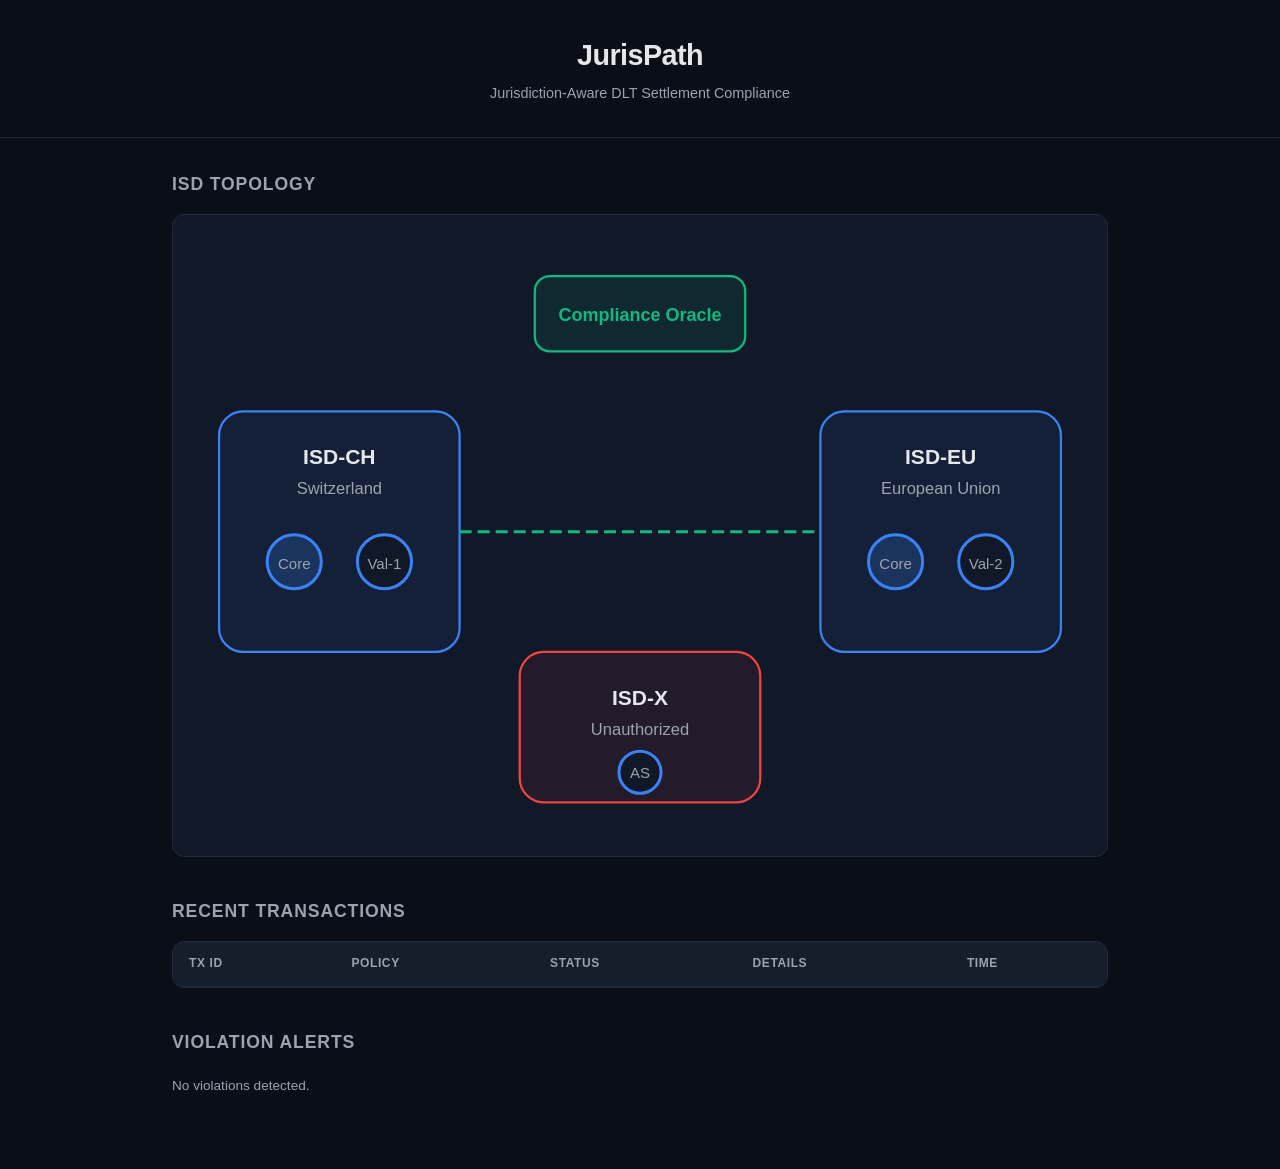
==== dashboard/index.html @ d2c71d12 "Initial scaffold: JurisPath compliance oracle for SCION DLT settlement" ====
<!DOCTYPE html>
<html lang="en">
<head>
    <meta charset="UTF-8">
    <meta name="viewport" content="width=device-width, initial-scale=1.0">
    <title>JurisPath — Compliance Dashboard</title>
    <link rel="stylesheet" href="style.css">
</head>
<body>
    <header>
        <h1>JurisPath</h1>
        <p class="subtitle">Jurisdiction-Aware DLT Settlement Compliance</p>
    </header>

    <main>
        <section id="topology">
            <h2>ISD Topology</h2>
            <div class="topology-map">
                <svg viewBox="0 0 600 400" id="topo-svg">
                    <!-- ISD-CH -->
                    <g class="isd" id="isd-ch">
                        <rect x="20" y="120" width="160" height="160" rx="16"/>
                        <text x="100" y="155" text-anchor="middle" class="isd-label">ISD-CH</text>
                        <text x="100" y="175" text-anchor="middle" class="isd-sub">Switzerland</text>
                        <circle cx="70" cy="220" r="18" class="as-node core"/>
                        <text x="70" y="225" text-anchor="middle" class="as-label">Core</text>
                        <circle cx="130" cy="220" r="18" class="as-node"/>
                        <text x="130" y="225" text-anchor="middle" class="as-label">Val-1</text>
                    </g>

                    <!-- ISD-EU -->
                    <g class="isd" id="isd-eu">
                        <rect x="420" y="120" width="160" height="160" rx="16"/>
                        <text x="500" y="155" text-anchor="middle" class="isd-label">ISD-EU</text>
                        <text x="500" y="175" text-anchor="middle" class="isd-sub">European Union</text>
                        <circle cx="470" cy="220" r="18" class="as-node core"/>
                        <text x="470" y="225" text-anchor="middle" class="as-label">Core</text>
                        <circle cx="530" cy="220" r="18" class="as-node"/>
                        <text x="530" y="225" text-anchor="middle" class="as-label">Val-2</text>
                    </g>

                    <!-- ISD-X -->
                    <g class="isd unauthorized" id="isd-x">
                        <rect x="220" y="280" width="160" height="100" rx="16"/>
                        <text x="300" y="315" text-anchor="middle" class="isd-label">ISD-X</text>
                        <text x="300" y="335" text-anchor="middle" class="isd-sub">Unauthorized</text>
                        <circle cx="300" cy="360" r="14" class="as-node"/>
                        <text x="300" y="364" text-anchor="middle" class="as-label">AS</text>
                    </g>

                    <!-- Compliance Oracle -->
                    <g id="oracle">
                        <rect x="230" y="30" width="140" height="50" rx="10" class="oracle-box"/>
                        <text x="300" y="60" text-anchor="middle" class="oracle-label">Compliance Oracle</text>
                    </g>

                    <!-- Paths -->
                    <line x1="180" y1="200" x2="420" y2="200" class="path compliant" id="path-direct"/>
                    <path d="M 180 240 Q 300 320 420 240" class="path violation" id="path-via-x" style="display:none"/>
                </svg>
            </div>
        </section>

        <section id="transactions">
            <h2>Recent Transactions</h2>
            <div class="table-wrap">
                <table>
                    <thead>
                        <tr>
                            <th>TX ID</th>
                            <th>Policy</th>
                            <th>Status</th>
                            <th>Details</th>
                            <th>Time</th>
                        </tr>
                    </thead>
                    <tbody id="tx-body"></tbody>
                </table>
            </div>
        </section>

        <section id="alerts">
            <h2>Violation Alerts</h2>
            <div id="alert-list"></div>
        </section>
    </main>

    <script src="app.js"></script>
</body>
</html>
---- dashboard/style.css ----
:root {
    --bg: #0a0e17;
    --surface: #111827;
    --border: #1f2937;
    --text: #e5e7eb;
    --text-dim: #9ca3af;
    --green: #10b981;
    --red: #ef4444;
    --blue: #3b82f6;
    --orange: #f59e0b;
}

* { margin: 0; padding: 0; box-sizing: border-box; }

body {
    font-family: 'Inter', -apple-system, BlinkMacSystemFont, sans-serif;
    background: var(--bg);
    color: var(--text);
    line-height: 1.6;
}

header {
    padding: 2rem;
    border-bottom: 1px solid var(--border);
    text-align: center;
}

header h1 {
    font-size: 1.8rem;
    font-weight: 700;
    letter-spacing: -0.02em;
}

.subtitle {
    color: var(--text-dim);
    font-size: 0.9rem;
    margin-top: 0.25rem;
}

main {
    max-width: 1000px;
    margin: 0 auto;
    padding: 2rem;
}

section {
    margin-bottom: 2.5rem;
}

h2 {
    font-size: 1.1rem;
    font-weight: 600;
    margin-bottom: 1rem;
    color: var(--text-dim);
    text-transform: uppercase;
    letter-spacing: 0.05em;
}

/* Topology SVG */
.topology-map {
    background: var(--surface);
    border: 1px solid var(--border);
    border-radius: 12px;
    padding: 1rem;
}

.isd rect {
    fill: rgba(59, 130, 246, 0.08);
    stroke: var(--blue);
    stroke-width: 1.5;
}

.isd.unauthorized rect {
    fill: rgba(239, 68, 68, 0.08);
    stroke: var(--red);
}

.isd-label {
    font-size: 14px;
    font-weight: 700;
    fill: var(--text);
}

.isd-sub {
    font-size: 11px;
    fill: var(--text-dim);
}

.as-node {
    fill: var(--surface);
    stroke: var(--blue);
    stroke-width: 2;
}

.as-node.core {
    fill: rgba(59, 130, 246, 0.2);
}

.as-label {
    font-size: 10px;
    fill: var(--text-dim);
}

.oracle-box {
    fill: rgba(16, 185, 129, 0.1);
    stroke: var(--green);
    stroke-width: 1.5;
}

.oracle-label {
    font-size: 12px;
    font-weight: 600;
    fill: var(--green);
}

.path {
    stroke-width: 2;
    fill: none;
}

.path.compliant {
    stroke: var(--green);
    stroke-dasharray: 8 4;
}

.path.violation {
    stroke: var(--red);
    stroke-dasharray: 4 4;
}

/* Table */
.table-wrap {
    background: var(--surface);
    border: 1px solid var(--border);
    border-radius: 12px;
    overflow: hidden;
}

table {
    width: 100%;
    border-collapse: collapse;
}

th, td {
    padding: 0.75rem 1rem;
    text-align: left;
    border-bottom: 1px solid var(--border);
}

th {
    font-size: 0.75rem;
    font-weight: 600;
    color: var(--text-dim);
    text-transform: uppercase;
    letter-spacing: 0.05em;
    background: rgba(255, 255, 255, 0.02);
}

td {
    font-size: 0.85rem;
}

.status-badge {
    display: inline-block;
    padding: 0.15rem 0.5rem;
    border-radius: 4px;
    font-size: 0.75rem;
    font-weight: 600;
}

.status-badge.compliant {
    background: rgba(16, 185, 129, 0.15);
    color: var(--green);
}

.status-badge.violation {
    background: rgba(239, 68, 68, 0.15);
    color: var(--red);
}

/* Alerts */
.alert-card {
    background: var(--surface);
    border: 1px solid var(--red);
    border-radius: 8px;
    padding: 1rem;
    margin-bottom: 0.75rem;
}

.alert-card .severity {
    font-size: 0.7rem;
    font-weight: 700;
    text-transform: uppercase;
    color: var(--red);
}

.alert-card .message {
    margin-top: 0.25rem;
    font-size: 0.85rem;
}

#alert-list:empty::after {
    content: "No violations detected.";
    color: var(--text-dim);
    font-size: 0.85rem;
}
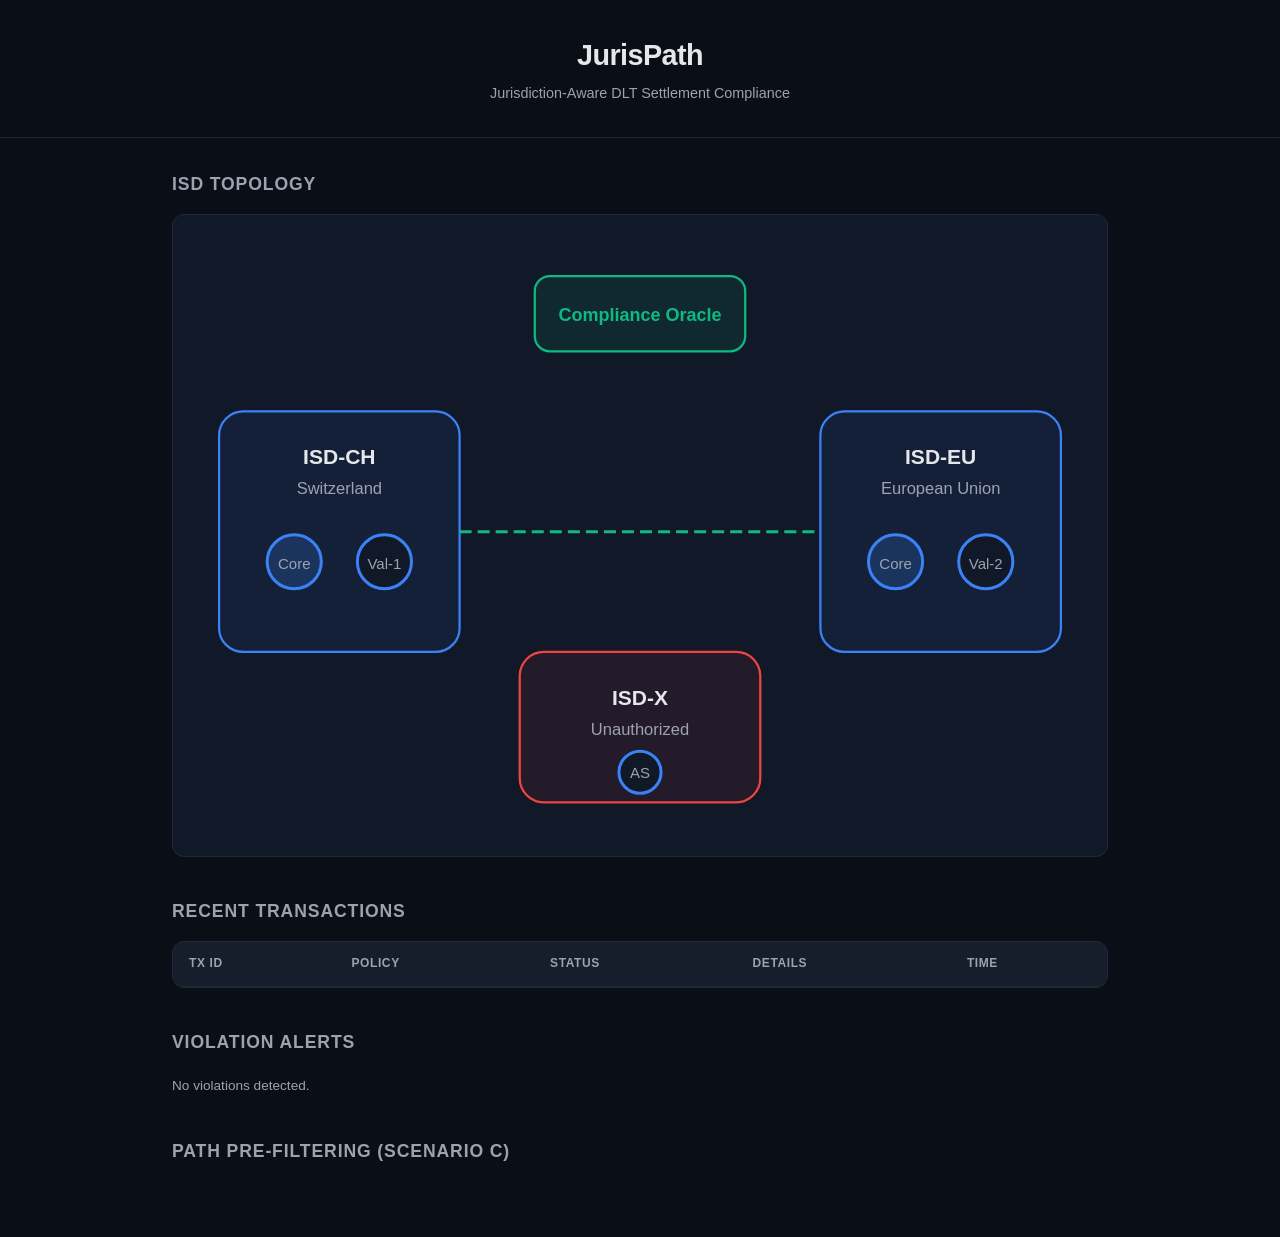
==== commit 60c4faca: "Implement SCION network connection and path handling - Added internal/scion/conn.go for SCION networ" ====
--- a/dashboard/index.html
+++ b/dashboard/index.html
@@ -83,6 +83,11 @@
             <h2>Violation Alerts</h2>
             <div id="alert-list"></div>
         </section>
+
+        <section id="prefilter">
+            <h2>Path Pre-filtering (Scenario C)</h2>
+            <div id="prefilter-results"></div>
+        </section>
     </main>
 
     <script src="app.js"></script>
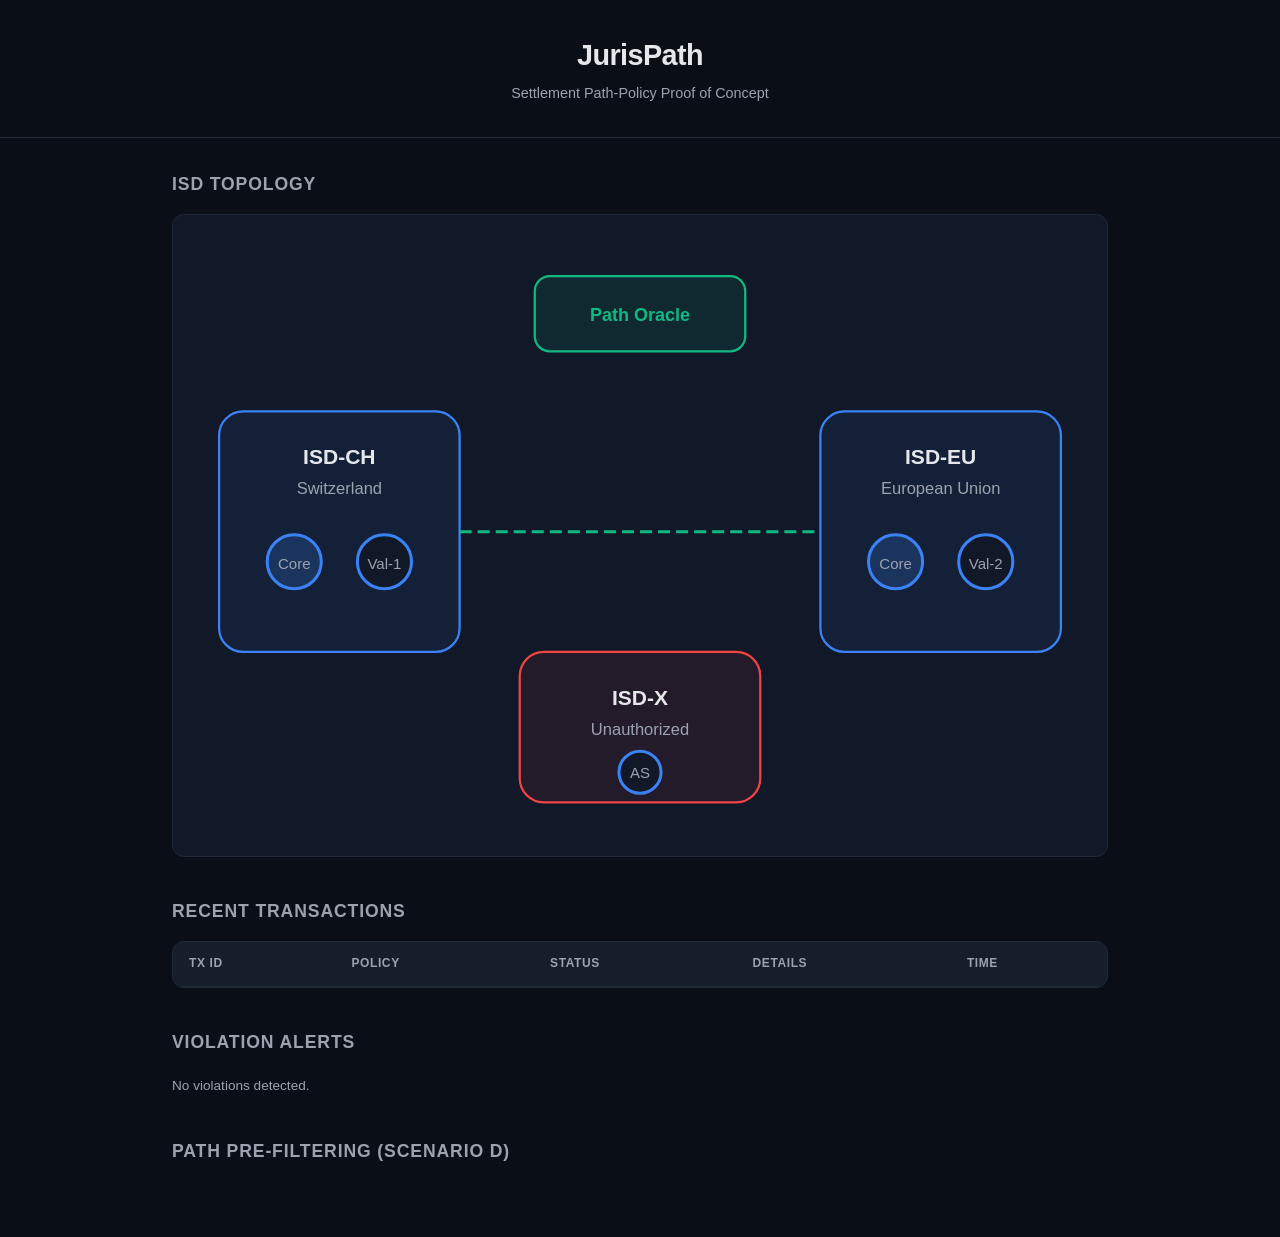
==== commit 3d69da55: "Finish PoC docs and settlement hardening" ====
--- a/dashboard/index.html
+++ b/dashboard/index.html
@@ -3,13 +3,13 @@
 <head>
     <meta charset="UTF-8">
     <meta name="viewport" content="width=device-width, initial-scale=1.0">
-    <title>JurisPath — Compliance Dashboard</title>
+    <title>JurisPath — Path-Policy Dashboard</title>
     <link rel="stylesheet" href="style.css">
 </head>
 <body>
     <header>
         <h1>JurisPath</h1>
-        <p class="subtitle">Jurisdiction-Aware DLT Settlement Compliance</p>
+        <p class="subtitle">Settlement Path-Policy Proof of Concept</p>
     </header>
 
     <main>
@@ -48,10 +48,10 @@
                         <text x="300" y="364" text-anchor="middle" class="as-label">AS</text>
                     </g>
 
-                    <!-- Compliance Oracle -->
+                    <!-- Path-policy oracle -->
                     <g id="oracle">
                         <rect x="230" y="30" width="140" height="50" rx="10" class="oracle-box"/>
-                        <text x="300" y="60" text-anchor="middle" class="oracle-label">Compliance Oracle</text>
+                        <text x="300" y="60" text-anchor="middle" class="oracle-label">Path Oracle</text>
                     </g>
 
                     <!-- Paths -->
@@ -85,7 +85,7 @@
         </section>
 
         <section id="prefilter">
-            <h2>Path Pre-filtering (Scenario C)</h2>
+            <h2>Path Pre-filtering (Scenario D)</h2>
             <div id="prefilter-results"></div>
         </section>
     </main>
--- a/dashboard/style.css
+++ b/dashboard/style.css
@@ -199,8 +199,55 @@
     font-size: 0.85rem;
 }
 
+.alert-meta {
+    margin-top: 0.5rem;
+    font-size: 0.75rem;
+    color: var(--text-dim);
+}
+
 #alert-list:empty::after {
     content: "No violations detected.";
     color: var(--text-dim);
     font-size: 0.85rem;
 }
+
+.prefilter-card {
+    padding: 0.75rem;
+    margin-bottom: 0.5rem;
+    border-radius: 6px;
+}
+
+.prefilter-card.compliant {
+    background: rgba(34, 197, 94, 0.08);
+    border-left: 4px solid #22c55e;
+}
+
+.prefilter-card.non-compliant {
+    background: rgba(107, 114, 128, 0.08);
+    border-left: 4px solid #6b7280;
+    opacity: 0.5;
+}
+
+.prefilter-status {
+    font-weight: 600;
+}
+
+.prefilter-card.compliant .prefilter-status {
+    color: #22c55e;
+}
+
+.prefilter-card.non-compliant .prefilter-status {
+    color: #6b7280;
+}
+
+.prefilter-fingerprint {
+    font-size: 0.85rem;
+    margin-top: 0.25rem;
+}
+
+.prefilter-hops,
+.empty-state {
+    font-size: 0.8rem;
+    color: var(--text-dim);
+    margin-top: 0.25rem;
+}
